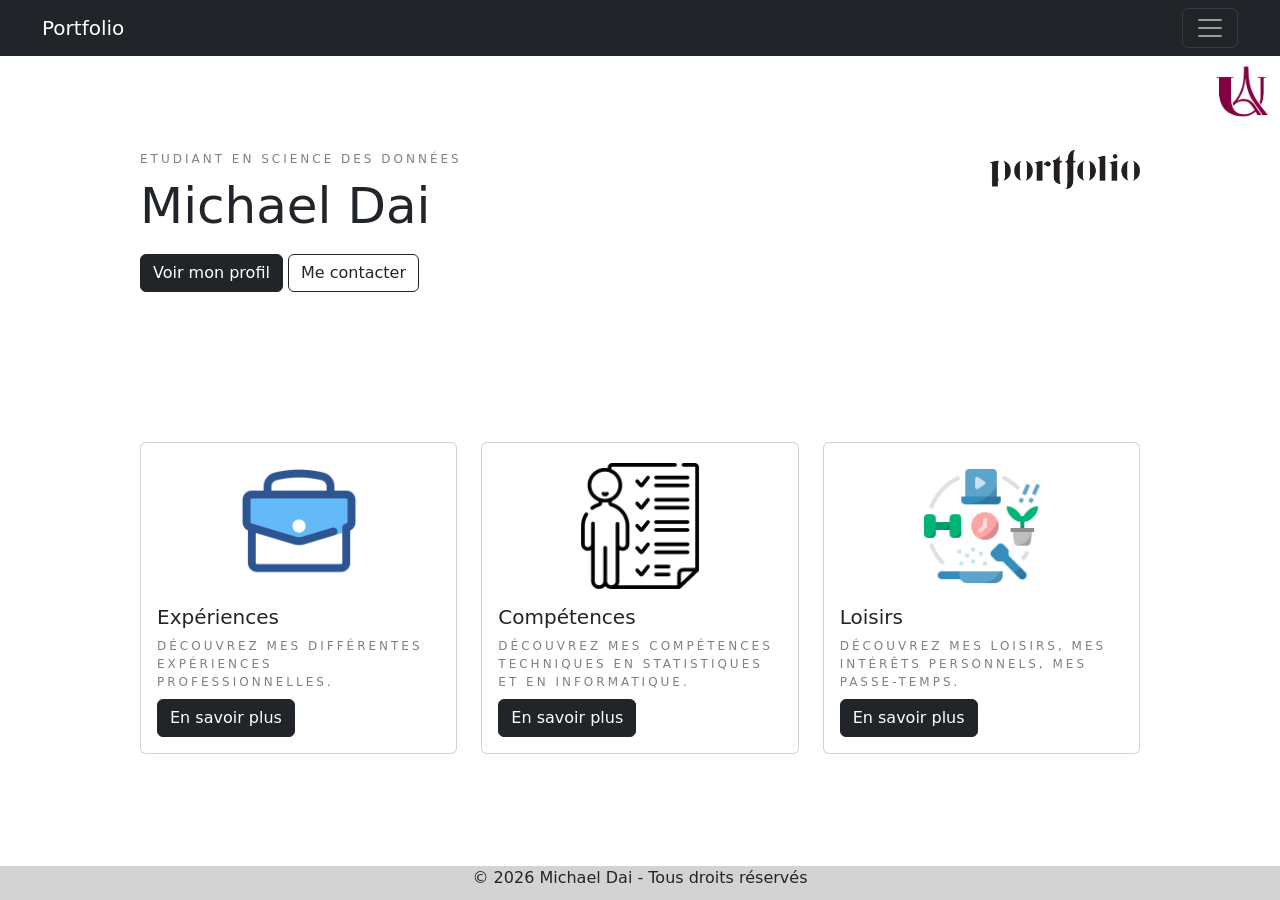
==== index.html @ 9a787aa7 "Add files via upload" ====
<!DOCTYPE html>
<html>
    <head>
        <meta charset="utf-8">
        <meta name="viewport" content="width=device-width, initial-scale=1">
        <title> Site E-Portfolio </title>
        <link href="https://cdn.jsdelivr.net/npm/bootstrap@5.3.8/dist/css/bootstrap.min.css" rel="stylesheet" integrity="sha384-sRIl4kxILFvY47J16cr9ZwB07vP4J8+LH7qKQnuqkuIAvNWLzeN8tE5YBujZqJLB" crossorigin="anonymous">
        <link rel="stylesheet" type="text/css" href="CSS/style.css">
    </head>
    <body>
        <script src="https://cdn.jsdelivr.net/npm/bootstrap@5.3.8/dist/js/bootstrap.bundle.min.js" integrity="sha384-FKyoEForCGlyvwx9Hj09JcYn3nv7wiPVlz7YYwJrWVcXK/BmnVDxM+D2scQbITxI" crossorigin="anonymous"></script>
                
        <!-- partie bootstrap navbar -->
        <nav class="navbar navbar-dark bg-dark fixed-top">
            <div class="container-fluid">
                <a class="navbar-brand" href="index.html">Portfolio</a>
                <button class="navbar-toggler" type="button" data-bs-toggle="offcanvas" data-bs-target="#offcanvasDarkNavbar" aria-controls="offcanvasDarkNavbar" aria-label="Toggle navigation">
                <span class="navbar-toggler-icon"></span>
                </button>
                <div class="offcanvas offcanvas-end text-bg-dark" tabindex="-1" id="offcanvasDarkNavbar" aria-labelledby="offcanvasDarkNavbarLabel">
                    <div class="offcanvas-header">
                        <h5 class="offcanvas-title menu" id="offcanvasDarkNavbarLabel">Menu</h5>
                        <button type="button" class="btn-close btn-close-white" data-bs-dismiss="offcanvas" aria-label="Close"></button>
                    </div>
                    <div class="offcanvas-body">
                        <ul class="navbar-nav justify-content-end flex-grow-1 pe-3">
                            <li class="nav-item"><a class="nav-link active" href="index.html">Accueil</a></li>
                            <li class="nav-item"><a class="nav-link" href="profil.html">Profil</a></li>
                            <li class="nav-item"><a class="nav-link" href="experiences.html">Expériences</a></li>
                            <li class="nav-item"><a class="nav-link" href="competences.html">Compétences</a></li>
                            <li class="nav-item"><a class="nav-link" href="loisirs.html">Loisirs</a></li>
                            <li class="nav-item"><a class="nav-link" href="contact.html">Contact</a></li>
                        </ul>
                    </div>
                </div>
            </div>
        </nav>
        <!-- fin de la partie bootstrap navbar -->


        <div class="titre">
            <p> Etudiant en Science des données </p>
            <h1> Michael Dai </h1>
            <a class="btn btn-dark" href="profil.html">Voir mon profil</a>
            <a class="btn btn-outline-dark" href="contact.html">Me contacter</a>
            <img src="Images/portfolio.png" alt="photo de profil" class="portfolio">
        </div>

        <img src="Images/upc.jpg" alt="logo paris cite" class="upc">

        <!-- partie bootstrap cartes -->
        <div class="description">
            <div class="row row-cols-1 row-cols-md-3 g-4">
                <div class="col">
                    <div class="card">
                        <img src="Images/experience.png" class="card-img-top exp" alt="expériences professionnelles">
                        <div class="card-body">
                            <h5 class="card-title">Expériences</h5>
                            <p class="card-text">Découvrez mes différentes expériences professionnelles. </p>
                            <a href="experiences.html" class="btn btn-dark">En savoir plus</a>
                        </div>
                    </div>
                </div>
                <div class="col">
                    <div class="card">
                        <img src="Images/competence.png" class="card-img-top comp" alt="compétences">
                        <div class="card-body">
                            <h5 class="card-title">Compétences</h5>
                            <p class="card-text">Découvrez mes compétences techniques en statistiques et en informatique. </p>
                            <a href="competences.html" class="btn btn-dark">En savoir plus</a>
                        </div>
                    </div>
                </div>
                <div class="col">
                    <div class="card">
                        <img src="Images/loisirs.png" class="card-img-top lois" alt="loisirs">
                        <div class="card-body">
                            <h5 class="card-title">Loisirs</h5>
                            <p class="card-text">Découvrez mes loisirs, mes intérêts personnels, mes passe-temps. </p>
                            <a href="loisirs.html" class="btn btn-dark">En savoir plus</a>
                        </div>
                    </div>
                </div>
            </div>
        </div>
        <!-- fin de la partie bootstrap cartes -->

    </body>
    <footer class="pied">
        © 2026 Michael Dai - Tous droits réservés
    </footer>
</html>
---- CSS/style.css ----
.navbar{
  padding-left: 30px;
  padding-right: 30px;
}


.titre{
  margin-top: 150px;
  margin-left: 140px;
  margin-right: 140px;
  position: relative;
}


p{
  color: gray;
  text-transform: uppercase;
  letter-spacing: 3px;
  font-size: 12px;
  margin-bottom: 8px;
}


h1{
  font-size: 50px;
  padding-bottom: 10px;
}


.portfolio{
  width: 15%;
  position: absolute;
  top: 0px;
  right: 0px;
}


.description{
  margin-top: 150px;
  margin-left: 140px;
  margin-right: 140px;
  position: relative;
}


.exp{
  width: auto;
  margin-top: 20px;
  margin-left: 30%;
  margin-right: 30%;
}


.comp{
  width: auto;
  margin-top: 20px;
  margin-left: 30%;
  margin-right: 30%;
}


.lois{
  width: auto;
  margin-top: 20px;
  margin-left: 30%;
  margin-right: 30%;
}


.pied{
  background-color: lightgray;
  width: 100%;
  text-align: center;
  position: fixed;
  bottom: 0;
  padding-bottom: 10px;
}


.presentation{
  margin-top: 40px;
}


.experiences{
  margin-top: 80px;
  margin-left: 140px;
  margin-right: 140px;
  margin-bottom: 100px;
  position: relative;
}


.telecharger{
  width: 19px;
  margin-right: 8px;
  margin-bottom: 3px;
}


.job{
  margin-bottom: 10px;
}


.monop{
  width: auto;
  margin-top: 50px;
  margin-left: 3%;
  margin-right: 3%;
  margin-bottom: 40px;

}


.more{
  margin-bottom: 10px;
}


.logo{
  width: 20%;
  height: 500px;
  margin-top: 30px;
  margin-bottom: 30px;
  margin-left: 40%;
  margin-right: 40%;
}


.fleche{
  background-color: black;
}


h5{
  color: black;
}


.carousel-inner{
  background-color: whitesmoke;
}


.menu{
  color: white;
}


.upc{
  width: 6%;
  position: absolute;
  right: 0;
  top: 6%;
}
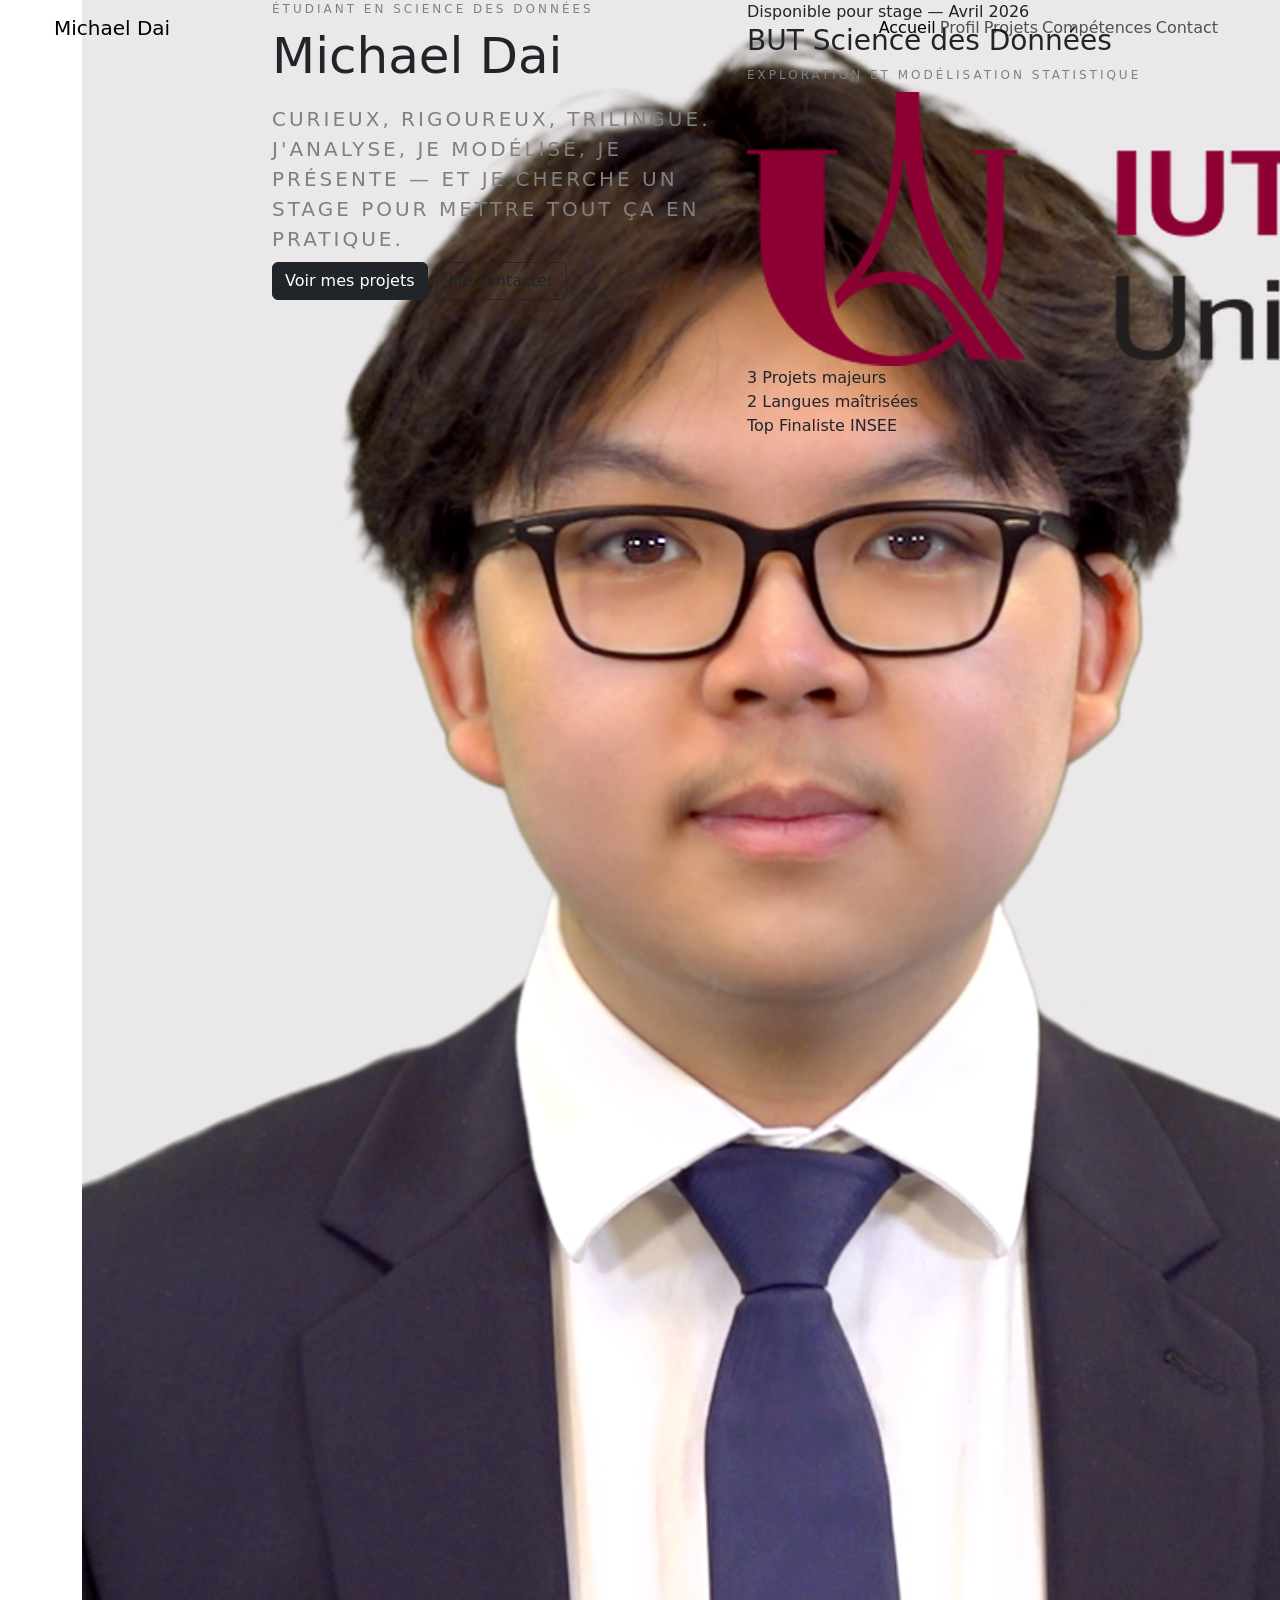
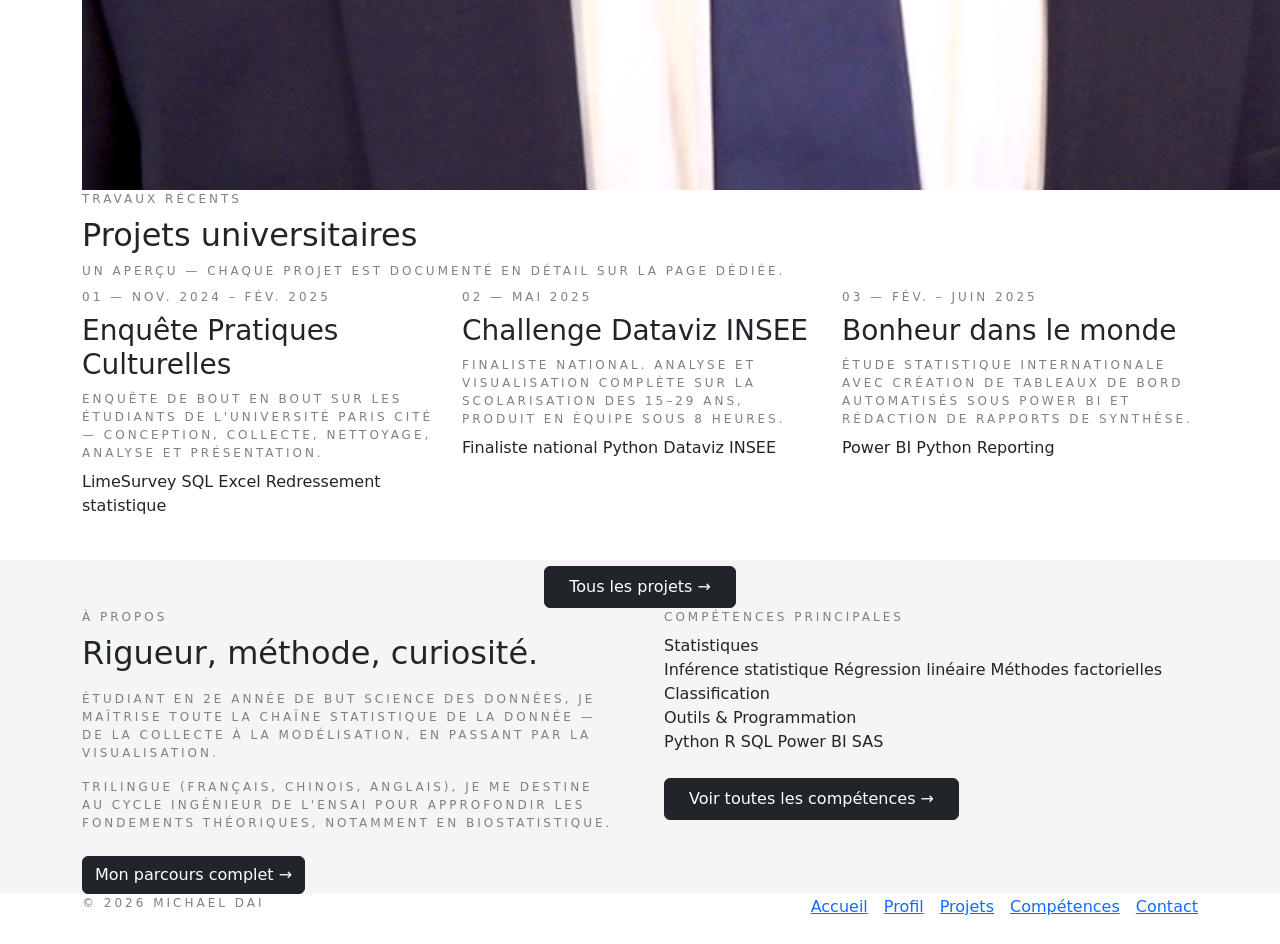
==== commit e8e621df: "Add files via upload" ====
--- a/index.html
+++ b/index.html
@@ -1,92 +1,221 @@
-<!DOCTYPE html>
-<html>
-    <head>
-        <meta charset="utf-8">
-        <meta name="viewport" content="width=device-width, initial-scale=1">
-        <title> Site E-Portfolio </title>
-        <link href="https://cdn.jsdelivr.net/npm/bootstrap@5.3.8/dist/css/bootstrap.min.css" rel="stylesheet" integrity="sha384-sRIl4kxILFvY47J16cr9ZwB07vP4J8+LH7qKQnuqkuIAvNWLzeN8tE5YBujZqJLB" crossorigin="anonymous">
-        <link rel="stylesheet" type="text/css" href="CSS/style.css">
-    </head>
-    <body>
-        <script src="https://cdn.jsdelivr.net/npm/bootstrap@5.3.8/dist/js/bootstrap.bundle.min.js" integrity="sha384-FKyoEForCGlyvwx9Hj09JcYn3nv7wiPVlz7YYwJrWVcXK/BmnVDxM+D2scQbITxI" crossorigin="anonymous"></script>
-                
-        <!-- partie bootstrap navbar -->
-        <nav class="navbar navbar-dark bg-dark fixed-top">
-            <div class="container-fluid">
-                <a class="navbar-brand" href="index.html">Portfolio</a>
-                <button class="navbar-toggler" type="button" data-bs-toggle="offcanvas" data-bs-target="#offcanvasDarkNavbar" aria-controls="offcanvasDarkNavbar" aria-label="Toggle navigation">
-                <span class="navbar-toggler-icon"></span>
-                </button>
-                <div class="offcanvas offcanvas-end text-bg-dark" tabindex="-1" id="offcanvasDarkNavbar" aria-labelledby="offcanvasDarkNavbarLabel">
-                    <div class="offcanvas-header">
-                        <h5 class="offcanvas-title menu" id="offcanvasDarkNavbarLabel">Menu</h5>
-                        <button type="button" class="btn-close btn-close-white" data-bs-dismiss="offcanvas" aria-label="Close"></button>
-                    </div>
-                    <div class="offcanvas-body">
-                        <ul class="navbar-nav justify-content-end flex-grow-1 pe-3">
-                            <li class="nav-item"><a class="nav-link active" href="index.html">Accueil</a></li>
-                            <li class="nav-item"><a class="nav-link" href="profil.html">Profil</a></li>
-                            <li class="nav-item"><a class="nav-link" href="experiences.html">Expériences</a></li>
-                            <li class="nav-item"><a class="nav-link" href="competences.html">Compétences</a></li>
-                            <li class="nav-item"><a class="nav-link" href="loisirs.html">Loisirs</a></li>
-                            <li class="nav-item"><a class="nav-link" href="contact.html">Contact</a></li>
-                        </ul>
-                    </div>
-                </div>
-            </div>
-        </nav>
-        <!-- fin de la partie bootstrap navbar -->
-
-
-        <div class="titre">
-            <p> Etudiant en Science des données </p>
-            <h1> Michael Dai </h1>
-            <a class="btn btn-dark" href="profil.html">Voir mon profil</a>
-            <a class="btn btn-outline-dark" href="contact.html">Me contacter</a>
-            <img src="Images/portfolio.png" alt="photo de profil" class="portfolio">
-        </div>
-
-        <img src="Images/upc.jpg" alt="logo paris cite" class="upc">
-
-        <!-- partie bootstrap cartes -->
-        <div class="description">
-            <div class="row row-cols-1 row-cols-md-3 g-4">
-                <div class="col">
-                    <div class="card">
-                        <img src="Images/experience.png" class="card-img-top exp" alt="expériences professionnelles">
-                        <div class="card-body">
-                            <h5 class="card-title">Expériences</h5>
-                            <p class="card-text">Découvrez mes différentes expériences professionnelles. </p>
-                            <a href="experiences.html" class="btn btn-dark">En savoir plus</a>
-                        </div>
-                    </div>
-                </div>
-                <div class="col">
-                    <div class="card">
-                        <img src="Images/competence.png" class="card-img-top comp" alt="compétences">
-                        <div class="card-body">
-                            <h5 class="card-title">Compétences</h5>
-                            <p class="card-text">Découvrez mes compétences techniques en statistiques et en informatique. </p>
-                            <a href="competences.html" class="btn btn-dark">En savoir plus</a>
-                        </div>
-                    </div>
-                </div>
-                <div class="col">
-                    <div class="card">
-                        <img src="Images/loisirs.png" class="card-img-top lois" alt="loisirs">
-                        <div class="card-body">
-                            <h5 class="card-title">Loisirs</h5>
-                            <p class="card-text">Découvrez mes loisirs, mes intérêts personnels, mes passe-temps. </p>
-                            <a href="loisirs.html" class="btn btn-dark">En savoir plus</a>
-                        </div>
-                    </div>
-                </div>
-            </div>
-        </div>
-        <!-- fin de la partie bootstrap cartes -->
-
-    </body>
-    <footer class="pied">
-        © 2026 Michael Dai - Tous droits réservés
-    </footer>
-</html>+<!DOCTYPE html>
+<html lang="fr">
+<head>
+  <meta charset="utf-8">
+  <meta name="viewport" content="width=device-width, initial-scale=1">
+  <title>Michael Dai — Data Science</title>
+  <link href="https://cdn.jsdelivr.net/npm/bootstrap@5.3.8/dist/css/bootstrap.min.css" rel="stylesheet" integrity="sha384-sRIl4kxILFvY47J16cr9ZwB07vP4J8+LH7qKQnuqkuIAvNWLzeN8tE5YBujZqJLB" crossorigin="anonymous">
+  <link rel="stylesheet" href="CSS/style.css">
+</head>
+<body>
+
+  <!-- OFFCANVAS mobile uniquement -->
+  <div class="offcanvas offcanvas-end text-bg-dark" tabindex="-1" id="mainNav" aria-labelledby="mainNavLabel">
+    <div class="offcanvas-header">
+      <h5 class="offcanvas-title" id="mainNavLabel">Menu</h5>
+      <button type="button" class="btn-close btn-close-white" data-bs-dismiss="offcanvas" aria-label="Fermer"></button>
+    </div>
+    <div class="offcanvas-body">
+      <ul class="navbar-nav flex-column gap-2">
+            <li class="nav-item"><a class="nav-link mobile-link active" href="index.html">Accueil</a></li>
+            <li class="nav-item"><a class="nav-link mobile-link" href="profil.html">Profil</a></li>
+            <li class="nav-item"><a class="nav-link mobile-link" href="projets.html">Projets</a></li>
+            <li class="nav-item"><a class="nav-link mobile-link" href="competences.html">Compétences</a></li>
+            <li class="nav-item"><a class="nav-link mobile-link" href="contact.html">Contact</a></li>
+      </ul>
+    </div>
+  </div>
+
+  <!-- NAVBAR -->
+  <nav class="navbar fixed-top">
+    <div class="container-fluid px-4">
+      <a class="navbar-brand" href="index.html">Michael Dai</a>
+
+      <!-- Liens desktop : visibles >= lg -->
+      <ul class="navbar-nav flex-row gap-1 d-none d-lg-flex ms-auto me-2">
+            <li class="nav-item"><a class="nav-link desktop-link active" href="index.html">Accueil</a></li>
+            <li class="nav-item"><a class="nav-link desktop-link" href="profil.html">Profil</a></li>
+            <li class="nav-item"><a class="nav-link desktop-link" href="projets.html">Projets</a></li>
+            <li class="nav-item"><a class="nav-link desktop-link" href="competences.html">Compétences</a></li>
+            <li class="nav-item"><a class="nav-link desktop-link" href="contact.html">Contact</a></li>
+      </ul>
+
+      <!-- Bouton hamburger : visible < lg -->
+      <button class="navbar-toggler d-lg-none" type="button" data-bs-toggle="offcanvas" data-bs-target="#mainNav" aria-controls="mainNav" aria-label="Menu">
+        <span class="navbar-toggler-icon"></span>
+      </button>
+    </div>
+  </nav>
+
+  <main class="page">
+
+    <!-- HERO -->
+    <section class="hero">
+      <div class="container">
+        <div class="row align-items-stretch g-4">
+
+          <!-- Photo -->
+          <div class="col-lg-2 col-md-3 col-photo">
+            <div class="hero-photo-wrap">
+              <img src="photo.png" alt="Michael Dai" class="hero-photo">
+            </div>
+          </div>
+
+          <!-- Texte -->
+          <div class="col-lg-5 col-md-9">
+            <p class="eyebrow">Étudiant en Science des Données</p>
+            <h1>Michael Dai</h1>
+            <p class="lead">
+              Curieux, rigoureux, trilingue. J'analyse, je modélise, je présente — et je cherche un stage pour mettre tout ça en pratique.
+            </p>
+            <div class="d-flex flex-wrap gap-2">
+              <a class="btn btn-dark" href="projets.html">Voir mes projets</a>
+              <a class="btn btn-outline-dark" href="contact.html">Me contacter</a>
+            </div>
+          </div>
+
+          <!-- Carte info -->
+          <div class="col-lg-5">
+            <div class="hero-card">
+              <div class="badge-available">Disponible pour stage — Avril 2026</div>
+              <div class="d-flex align-items-center gap-3 mb-2">
+                <div>
+                  <h3 class="mb-0">BUT Science des Données</h3>
+                </div>
+              </div>
+              <p class="mb-1">Exploration et Modélisation Statistique</p>
+              <div class="d-flex align-items-center gap-2 mt-2">
+                <img src="logo_iut.png" alt="IUT de Paris - Rives de Seine" class="hero-logo-iut">
+              </div>
+              <div class="hero-divider"></div>
+              <div class="hero-stat">
+                <div class="hero-stat-item">
+                  <span class="num">3</span>
+                  <span class="lbl">Projets majeurs</span>
+                </div>
+                <div class="hero-stat-item">
+                  <span class="num">2</span>
+                  <span class="lbl">Langues maîtrisées</span>
+                </div>
+                <div class="hero-stat-item">
+                  <span class="num">Top</span>
+                  <span class="lbl">Finaliste INSEE</span>
+                </div>
+              </div>
+            </div>
+          </div>
+
+        </div>
+      </div>
+    </section>
+
+    <!-- PROJETS RÉCENTS -->
+    <section class="section">
+      <div class="container">
+        <div class="section-header">
+          <p class="eyebrow">Travaux récents</p>
+          <h2>Projets universitaires</h2>
+          <p class="section-sub">Un aperçu — chaque projet est documenté en détail sur la page dédiée.</p>
+        </div>
+
+        <div class="row g-4">
+          <div class="col-md-6 col-lg-4">
+            <div class="project-card">
+              <p class="project-num">01 — Nov. 2024 – Fév. 2025</p>
+              <h3>Enquête Pratiques Culturelles</h3>
+              <p>Enquête de bout en bout sur les étudiants de l'Université Paris Cité — conception, collecte, nettoyage, analyse et présentation.</p>
+              <div>
+                <span class="tag">LimeSurvey</span>
+                <span class="tag">SQL</span>
+                <span class="tag">Excel</span>
+                <span class="tag">Redressement statistique</span>
+              </div>
+            </div>
+          </div>
+          <div class="col-md-6 col-lg-4">
+            <div class="project-card">
+              <p class="project-num">02 — Mai 2025</p>
+              <h3>Challenge Dataviz INSEE</h3>
+              <p>Finaliste national. Analyse et visualisation complète sur la scolarisation des 15–29 ans, produit en équipe sous 8 heures.</p>
+              <div>
+                <span class="tag highlight">Finaliste national</span>
+                <span class="tag">Python</span>
+                <span class="tag">Dataviz</span>
+                <span class="tag">INSEE</span>
+              </div>
+            </div>
+          </div>
+          <div class="col-md-6 col-lg-4">
+            <div class="project-card">
+              <p class="project-num">03 — Fév. – Juin 2025</p>
+              <h3>Bonheur dans le monde</h3>
+              <p>Étude statistique internationale avec création de tableaux de bord automatisés sous Power BI et rédaction de rapports de synthèse.</p>
+              <div>
+                <span class="tag">Power BI</span>
+                <span class="tag">Python</span>
+                <span class="tag">Reporting</span>
+              </div>
+            </div>
+          </div>
+        </div>
+
+        <div class="text-center mt-5">
+          <a class="btn btn-dark px-4 py-2" href="projets.html">Tous les projets &rarr;</a>
+        </div>
+      </div>
+    </section>
+
+    <!-- APERÇU COMPÉTENCES + PROFIL -->
+    <section class="section" style="background: #f5f5f5;">
+      <div class="container">
+        <div class="row g-5 align-items-start">
+          <div class="col-lg-6">
+            <p class="eyebrow">À propos</p>
+            <h2 style="margin-bottom: 18px;">Rigueur, méthode, curiosité.</h2>
+            <p style="margin-bottom: 16px;">Étudiant en 2e année de BUT Science des Données, je maîtrise toute la chaîne statistique de la donnée — de la collecte à la modélisation, en passant par la visualisation.</p>
+            <p style="margin-bottom: 24px;">Trilingue (français, chinois, anglais), je me destine au cycle ingénieur de l'ENSAI pour approfondir les fondements théoriques, notamment en biostatistique.</p>
+            <a class="btn btn-dark" href="profil.html">Mon parcours complet &rarr;</a>
+          </div>
+          <div class="col-lg-6">
+            <p class="eyebrow">Compétences principales</p>
+            <div class="skill-group">
+              <div class="skill-group-title">Statistiques</div>
+              <span class="skill-pill">Inférence statistique</span>
+              <span class="skill-pill">Régression linéaire</span>
+              <span class="skill-pill">Méthodes factorielles</span>
+              <span class="skill-pill">Classification</span>
+            </div>
+            <div class="skill-group">
+              <div class="skill-group-title">Outils & Programmation</div>
+              <span class="skill-pill">Python</span>
+              <span class="skill-pill">R</span>
+              <span class="skill-pill">SQL</span>
+              <span class="skill-pill">Power BI</span>
+              <span class="skill-pill">SAS</span>
+            </div>
+            <div class="mt-4">
+              <a class="btn btn-dark px-4 py-2" href="competences.html">Voir toutes les compétences &rarr;</a>
+            </div>
+          </div>
+        </div>
+      </div>
+    </section>
+
+  </main>
+
+  <footer class="footer">
+    <div class="container d-flex justify-content-between align-items-center flex-wrap gap-2">
+      <p>© 2026 Michael Dai</p>
+      <div class="d-flex gap-3">
+        <a href="index.html">Accueil</a>
+        <a href="profil.html">Profil</a>
+        <a href="projets.html">Projets</a>
+        <a href="competences.html">Compétences</a>
+        <a href="contact.html">Contact</a>
+      </div>
+    </div>
+  </footer>
+
+  <script src="https://cdn.jsdelivr.net/npm/bootstrap@5.3.8/dist/js/bootstrap.bundle.min.js" integrity="sha384-FKyoEForCGlyvwx9Hj09JcYn3nv7wiPVlz7YYwJrWVcXK/BmnVDxM+D2scQbITxI" crossorigin="anonymous"></script>
+</body>
+</html>
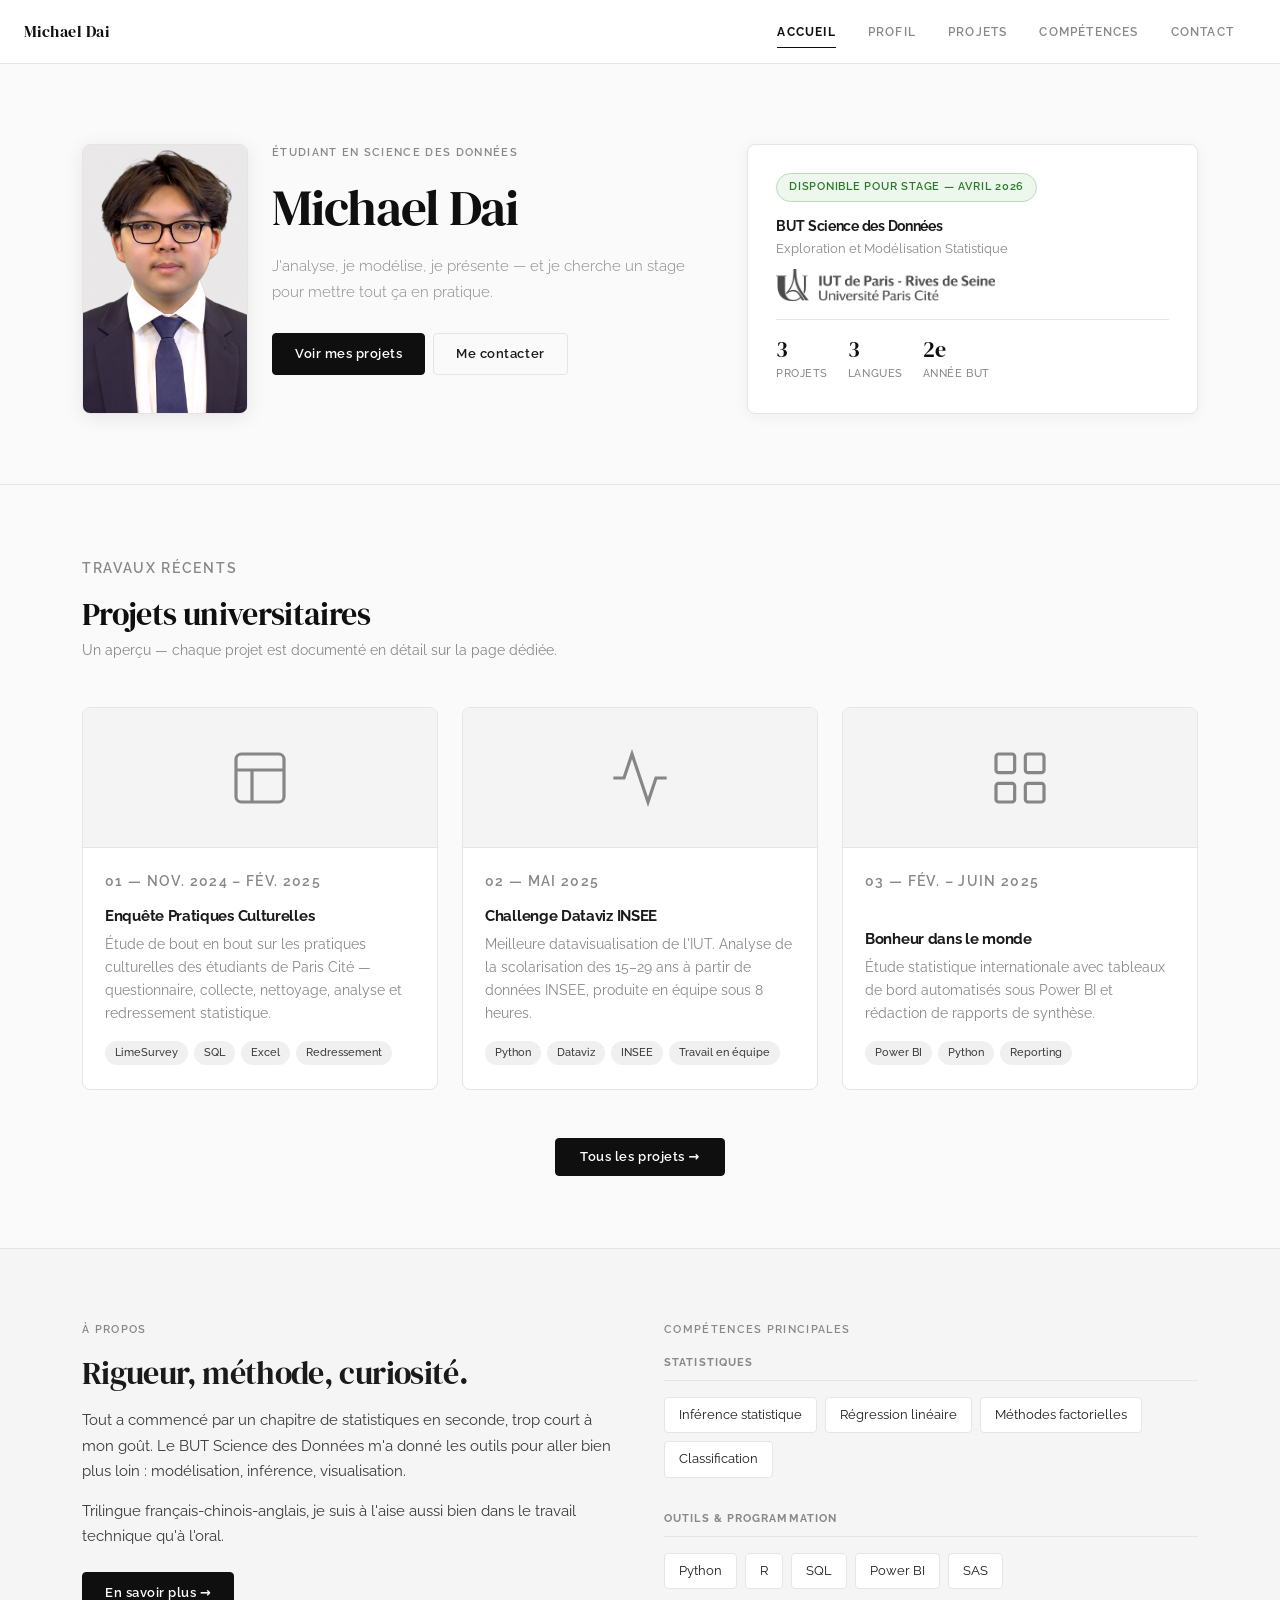
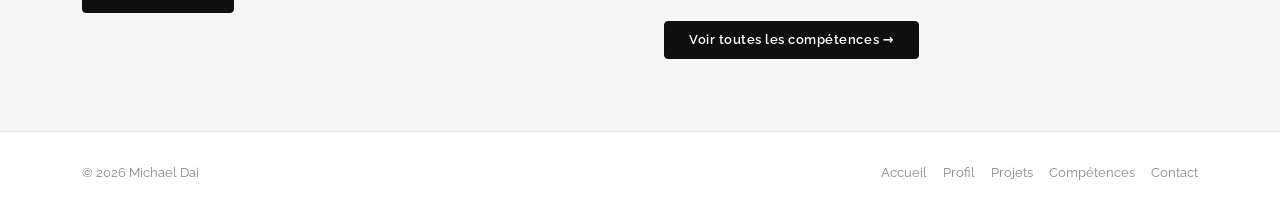
==== commit 9d4fc993: "Add files via upload" ====
--- a/index.html
+++ b/index.html
@@ -9,19 +9,19 @@
 </head>
 <body>
 
-  <!-- OFFCANVAS mobile uniquement -->
+  <!-- OFFCANVAS — mobile uniquement, directement dans body -->
   <div class="offcanvas offcanvas-end text-bg-dark" tabindex="-1" id="mainNav" aria-labelledby="mainNavLabel">
     <div class="offcanvas-header">
       <h5 class="offcanvas-title" id="mainNavLabel">Menu</h5>
       <button type="button" class="btn-close btn-close-white" data-bs-dismiss="offcanvas" aria-label="Fermer"></button>
     </div>
     <div class="offcanvas-body">
-      <ul class="navbar-nav flex-column gap-2">
-            <li class="nav-item"><a class="nav-link mobile-link active" href="index.html">Accueil</a></li>
-            <li class="nav-item"><a class="nav-link mobile-link" href="profil.html">Profil</a></li>
-            <li class="nav-item"><a class="nav-link mobile-link" href="projets.html">Projets</a></li>
-            <li class="nav-item"><a class="nav-link mobile-link" href="competences.html">Compétences</a></li>
-            <li class="nav-item"><a class="nav-link mobile-link" href="contact.html">Contact</a></li>
+      <ul class="navbar-nav flex-column gap-1">
+        <li class="nav-item"><a class="nav-link mobile-link active" href="index.html">Accueil</a></li>
+        <li class="nav-item"><a class="nav-link mobile-link" href="profil.html">Profil</a></li>
+        <li class="nav-item"><a class="nav-link mobile-link" href="projets.html">Projets</a></li>
+        <li class="nav-item"><a class="nav-link mobile-link" href="competences.html">Compétences</a></li>
+        <li class="nav-item"><a class="nav-link mobile-link" href="contact.html">Contact</a></li>
       </ul>
     </div>
   </div>
@@ -30,17 +30,15 @@
   <nav class="navbar fixed-top">
     <div class="container-fluid px-4">
       <a class="navbar-brand" href="index.html">Michael Dai</a>
-
-      <!-- Liens desktop : visibles >= lg -->
+      <!-- Liens visibles sur desktop >= lg -->
       <ul class="navbar-nav flex-row gap-1 d-none d-lg-flex ms-auto me-2">
-            <li class="nav-item"><a class="nav-link desktop-link active" href="index.html">Accueil</a></li>
-            <li class="nav-item"><a class="nav-link desktop-link" href="profil.html">Profil</a></li>
-            <li class="nav-item"><a class="nav-link desktop-link" href="projets.html">Projets</a></li>
-            <li class="nav-item"><a class="nav-link desktop-link" href="competences.html">Compétences</a></li>
-            <li class="nav-item"><a class="nav-link desktop-link" href="contact.html">Contact</a></li>
+        <li class="nav-item"><a class="nav-link desktop-link active" href="index.html">Accueil</a></li>
+        <li class="nav-item"><a class="nav-link desktop-link" href="profil.html">Profil</a></li>
+        <li class="nav-item"><a class="nav-link desktop-link" href="projets.html">Projets</a></li>
+        <li class="nav-item"><a class="nav-link desktop-link" href="competences.html">Compétences</a></li>
+        <li class="nav-item"><a class="nav-link desktop-link" href="contact.html">Contact</a></li>
       </ul>
-
-      <!-- Bouton hamburger : visible < lg -->
+      <!-- Hamburger visible sur mobile < lg -->
       <button class="navbar-toggler d-lg-none" type="button" data-bs-toggle="offcanvas" data-bs-target="#mainNav" aria-controls="mainNav" aria-label="Menu">
         <span class="navbar-toggler-icon"></span>
       </button>
@@ -49,24 +47,24 @@
 
   <main class="page">
 
-    <!-- HERO -->
+    <!-- ===== HERO ===== -->
     <section class="hero">
       <div class="container">
         <div class="row align-items-stretch g-4">
 
           <!-- Photo -->
-          <div class="col-lg-2 col-md-3 col-photo">
+          <div class="col-lg-2 col-md-3 col-photo" data-aos>
             <div class="hero-photo-wrap">
               <img src="photo.png" alt="Michael Dai" class="hero-photo">
             </div>
           </div>
 
           <!-- Texte -->
-          <div class="col-lg-5 col-md-9">
+          <div class="col-lg-5 col-md-9" data-aos data-aos-delay="100">
             <p class="eyebrow">Étudiant en Science des Données</p>
             <h1>Michael Dai</h1>
             <p class="lead">
-              Curieux, rigoureux, trilingue. J'analyse, je modélise, je présente — et je cherche un stage pour mettre tout ça en pratique.
+              J'analyse, je modélise, je présente — et je cherche un stage pour mettre tout ça en pratique.
             </p>
             <div class="d-flex flex-wrap gap-2">
               <a class="btn btn-dark" href="projets.html">Voir mes projets</a>
@@ -75,31 +73,27 @@
           </div>
 
           <!-- Carte info -->
-          <div class="col-lg-5">
+          <div class="col-lg-5" data-aos data-aos-delay="200">
             <div class="hero-card">
               <div class="badge-available">Disponible pour stage — Avril 2026</div>
-              <div class="d-flex align-items-center gap-3 mb-2">
-                <div>
-                  <h3 class="mb-0">BUT Science des Données</h3>
-                </div>
-              </div>
+              <h3>BUT Science des Données</h3>
               <p class="mb-1">Exploration et Modélisation Statistique</p>
-              <div class="d-flex align-items-center gap-2 mt-2">
+              <div class="mt-2 mb-1">
                 <img src="logo_iut.png" alt="IUT de Paris - Rives de Seine" class="hero-logo-iut">
               </div>
               <div class="hero-divider"></div>
               <div class="hero-stat">
                 <div class="hero-stat-item">
                   <span class="num">3</span>
-                  <span class="lbl">Projets majeurs</span>
+                  <span class="lbl">Projets</span>
                 </div>
                 <div class="hero-stat-item">
-                  <span class="num">2</span>
-                  <span class="lbl">Langues maîtrisées</span>
+                  <span class="num">3</span>
+                  <span class="lbl">Langues</span>
                 </div>
                 <div class="hero-stat-item">
-                  <span class="num">Top</span>
-                  <span class="lbl">Finaliste INSEE</span>
+                  <span class="num">2e</span>
+                  <span class="lbl">Année BUT</span>
                 </div>
               </div>
             </div>
@@ -109,74 +103,112 @@
       </div>
     </section>
 
-    <!-- PROJETS RÉCENTS -->
+    <!-- ===== PROJETS ===== -->
     <section class="section">
       <div class="container">
-        <div class="section-header">
+        <div class="section-header" data-aos>
           <p class="eyebrow">Travaux récents</p>
           <h2>Projets universitaires</h2>
           <p class="section-sub">Un aperçu — chaque projet est documenté en détail sur la page dédiée.</p>
         </div>
 
         <div class="row g-4">
-          <div class="col-md-6 col-lg-4">
+
+          <!-- Projet 1 -->
+          <div class="col-md-6 col-lg-4" data-aos data-aos-delay="100">
             <div class="project-card">
-              <p class="project-num">01 — Nov. 2024 – Fév. 2025</p>
-              <h3>Enquête Pratiques Culturelles</h3>
-              <p>Enquête de bout en bout sur les étudiants de l'Université Paris Cité — conception, collecte, nettoyage, analyse et présentation.</p>
-              <div>
-                <span class="tag">LimeSurvey</span>
-                <span class="tag">SQL</span>
-                <span class="tag">Excel</span>
-                <span class="tag">Redressement statistique</span>
-              </div>
-            </div>
-          </div>
-          <div class="col-md-6 col-lg-4">
+              <div class="project-card-img">
+                <!-- Icône SVG : enquête / données -->
+                <svg width="64" height="64" viewBox="0 0 24 24" fill="none" stroke="#1a1a1a" stroke-width="1.2">
+                  <rect x="3" y="3" width="18" height="18" rx="2"/>
+                  <line x1="3" y1="9" x2="21" y2="9"/>
+                  <line x1="9" y1="21" x2="9" y2="9"/>
+                </svg>
+              </div>
+              <div class="project-card-body">
+                <p class="project-num">01 — Nov. 2024 – Fév. 2025</p>
+                <h3>Enquête Pratiques Culturelles</h3>
+                <p>Étude de bout en bout sur les pratiques culturelles des étudiants de Paris Cité — questionnaire, collecte, nettoyage, analyse et redressement statistique.</p>
+                <div>
+                  <span class="tag">LimeSurvey</span>
+                  <span class="tag">SQL</span>
+                  <span class="tag">Excel</span>
+                  <span class="tag">Redressement</span>
+                </div>
+              </div>
+            </div>
+          </div>
+
+          <!-- Projet 2 -->
+          <div class="col-md-6 col-lg-4" data-aos data-aos-delay="200">
             <div class="project-card">
-              <p class="project-num">02 — Mai 2025</p>
-              <h3>Challenge Dataviz INSEE</h3>
-              <p>Finaliste national. Analyse et visualisation complète sur la scolarisation des 15–29 ans, produit en équipe sous 8 heures.</p>
-              <div>
-                <span class="tag highlight">Finaliste national</span>
-                <span class="tag">Python</span>
-                <span class="tag">Dataviz</span>
-                <span class="tag">INSEE</span>
-              </div>
-            </div>
-          </div>
-          <div class="col-md-6 col-lg-4">
+              <div class="project-card-img">
+                <!-- Icône SVG : dataviz / graphique -->
+                <svg width="64" height="64" viewBox="0 0 24 24" fill="none" stroke="#1a1a1a" stroke-width="1.2">
+                  <polyline points="22 12 18 12 15 21 9 3 6 12 2 12"/>
+                </svg>
+              </div>
+              <div class="project-card-body">
+                <p class="project-num">02 — Mai 2025</p>
+                <h3>Challenge Dataviz INSEE</h3>
+                <p>Meilleure datavisualisation de l'IUT. Analyse de la scolarisation des 15–29 ans à partir de données INSEE, produite en équipe sous 8 heures.</p>
+                <div>
+                  <span class="tag">Python</span>
+                  <span class="tag">Dataviz</span>
+                  <span class="tag">INSEE</span>
+                  <span class="tag">Travail en équipe</span>
+                </div>
+              </div>
+            </div>
+          </div>
+
+          <!-- Projet 3 -->
+          <div class="col-md-6 col-lg-4" data-aos data-aos-delay="300">
             <div class="project-card">
-              <p class="project-num">03 — Fév. – Juin 2025</p>
-              <h3>Bonheur dans le monde</h3>
-              <p>Étude statistique internationale avec création de tableaux de bord automatisés sous Power BI et rédaction de rapports de synthèse.</p>
-              <div>
-                <span class="tag">Power BI</span>
-                <span class="tag">Python</span>
-                <span class="tag">Reporting</span>
-              </div>
-            </div>
-          </div>
-        </div>
-
-        <div class="text-center mt-5">
+              <div class="project-card-img">
+                <!-- Icône SVG : dashboard / BI -->
+                <svg width="64" height="64" viewBox="0 0 24 24" fill="none" stroke="#1a1a1a" stroke-width="1.2">
+                  <rect x="3" y="3" width="7" height="7" rx="1"/>
+                  <rect x="14" y="3" width="7" height="7" rx="1"/>
+                  <rect x="3" y="14" width="7" height="7" rx="1"/>
+                  <rect x="14" y="14" width="7" height="7" rx="1"/>
+                </svg>
+              </div>
+              <div class="project-card-body">
+                <p class="project-num">03 — Fév. – Juin 2025</p>
+                <h3>Bonheur dans le monde</h3>
+                <p>Étude statistique internationale avec tableaux de bord automatisés sous Power BI et rédaction de rapports de synthèse.</p>
+                <div>
+                  <span class="tag">Power BI</span>
+                  <span class="tag">Python</span>
+                  <span class="tag">Reporting</span>
+                </div>
+              </div>
+            </div>
+          </div>
+
+        </div>
+
+        <div class="text-center mt-5" data-aos>
           <a class="btn btn-dark px-4 py-2" href="projets.html">Tous les projets &rarr;</a>
         </div>
       </div>
     </section>
 
-    <!-- APERÇU COMPÉTENCES + PROFIL -->
-    <section class="section" style="background: #f5f5f5;">
+    <!-- ===== APERÇU PROFIL + COMPÉTENCES ===== -->
+    <section class="section" style="background:#f5f5f5;">
       <div class="container">
         <div class="row g-5 align-items-start">
-          <div class="col-lg-6">
+
+          <div class="col-lg-6" data-aos>
             <p class="eyebrow">À propos</p>
-            <h2 style="margin-bottom: 18px;">Rigueur, méthode, curiosité.</h2>
-            <p style="margin-bottom: 16px;">Étudiant en 2e année de BUT Science des Données, je maîtrise toute la chaîne statistique de la donnée — de la collecte à la modélisation, en passant par la visualisation.</p>
-            <p style="margin-bottom: 24px;">Trilingue (français, chinois, anglais), je me destine au cycle ingénieur de l'ENSAI pour approfondir les fondements théoriques, notamment en biostatistique.</p>
-            <a class="btn btn-dark" href="profil.html">Mon parcours complet &rarr;</a>
-          </div>
-          <div class="col-lg-6">
+            <h2 style="margin-bottom:16px;">Rigueur, méthode, curiosité.</h2>
+            <p style="margin-bottom:14px;">Tout a commencé par un chapitre de statistiques en seconde, trop court à mon goût. Le BUT Science des Données m'a donné les outils pour aller bien plus loin : modélisation, inférence, visualisation.</p>
+            <p style="margin-bottom:22px;">Trilingue français-chinois-anglais, je suis à l'aise aussi bien dans le travail technique qu'à l'oral.</p>
+            <a class="btn btn-dark" href="profil.html">En savoir plus &rarr;</a>
+          </div>
+
+          <div class="col-lg-6" data-aos data-aos-delay="100">
             <p class="eyebrow">Compétences principales</p>
             <div class="skill-group">
               <div class="skill-group-title">Statistiques</div>
@@ -197,12 +229,14 @@
               <a class="btn btn-dark px-4 py-2" href="competences.html">Voir toutes les compétences &rarr;</a>
             </div>
           </div>
+
         </div>
       </div>
     </section>
 
   </main>
 
+  <!-- FOOTER -->
   <footer class="footer">
     <div class="container d-flex justify-content-between align-items-center flex-wrap gap-2">
       <p>© 2026 Michael Dai</p>
@@ -217,5 +251,17 @@
   </footer>
 
   <script src="https://cdn.jsdelivr.net/npm/bootstrap@5.3.8/dist/js/bootstrap.bundle.min.js" integrity="sha384-FKyoEForCGlyvwx9Hj09JcYn3nv7wiPVlz7YYwJrWVcXK/BmnVDxM+D2scQbITxI" crossorigin="anonymous"></script>
+  <script>
+    /* Animation au scroll — détecte les éléments [data-aos] dans le viewport */
+    (function() {
+      const els = document.querySelectorAll('[data-aos]');
+      const io = new IntersectionObserver(function(entries) {
+        entries.forEach(function(e) {
+          if (e.isIntersecting) { e.target.classList.add('aos-animate'); io.unobserve(e.target); }
+        });
+      }, { threshold: 0.12 });
+      els.forEach(function(el) { io.observe(el); });
+    })();
+  </script>
 </body>
 </html>
--- a/CSS/style.css
+++ b/CSS/style.css
@@ -1,156 +1,486 @@
-.navbar{
-  padding-left: 30px;
-  padding-right: 30px;
-}
-
-
-.titre{
-  margin-top: 150px;
-  margin-left: 140px;
-  margin-right: 140px;
-  position: relative;
-}
-
-
-p{
-  color: gray;
-  text-transform: uppercase;
-  letter-spacing: 3px;
-  font-size: 12px;
-  margin-bottom: 8px;
-}
-
-
-h1{
-  font-size: 50px;
-  padding-bottom: 10px;
-}
-
-
-.portfolio{
-  width: 15%;
-  position: absolute;
-  top: 0px;
-  right: 0px;
-}
-
-
-.description{
-  margin-top: 150px;
-  margin-left: 140px;
-  margin-right: 140px;
-  position: relative;
-}
-
-
-.exp{
-  width: auto;
-  margin-top: 20px;
-  margin-left: 30%;
-  margin-right: 30%;
-}
-
-
-.comp{
-  width: auto;
-  margin-top: 20px;
-  margin-left: 30%;
-  margin-right: 30%;
-}
-
-
-.lois{
-  width: auto;
-  margin-top: 20px;
-  margin-left: 30%;
-  margin-right: 30%;
-}
-
-
-.pied{
-  background-color: lightgray;
-  width: 100%;
-  text-align: center;
-  position: fixed;
-  bottom: 0;
-  padding-bottom: 10px;
-}
-
-
-.presentation{
-  margin-top: 40px;
-}
-
-
-.experiences{
-  margin-top: 80px;
-  margin-left: 140px;
-  margin-right: 140px;
-  margin-bottom: 100px;
-  position: relative;
-}
-
-
-.telecharger{
-  width: 19px;
-  margin-right: 8px;
-  margin-bottom: 3px;
-}
-
-
-.job{
-  margin-bottom: 10px;
-}
-
-
-.monop{
-  width: auto;
-  margin-top: 50px;
-  margin-left: 3%;
-  margin-right: 3%;
-  margin-bottom: 40px;
-
-}
-
-
-.more{
-  margin-bottom: 10px;
-}
-
-
-.logo{
-  width: 20%;
-  height: 500px;
-  margin-top: 30px;
-  margin-bottom: 30px;
-  margin-left: 40%;
-  margin-right: 40%;
-}
-
-
-.fleche{
-  background-color: black;
-}
-
-
-h5{
-  color: black;
-}
-
-
-.carousel-inner{
-  background-color: whitesmoke;
-}
-
-
-.menu{
-  color: white;
-}
-
-
-.upc{
-  width: 6%;
-  position: absolute;
-  right: 0;
-  top: 6%;
-}+/* ============================================================
+   MICHAEL DAI — PORTFOLIO
+   Style : sobre, professionnel, moderne
+   Polices : DM Serif Display (titres) + Raleway (corps)
+   ============================================================ */
+
+@import url('https://fonts.googleapis.com/css2?family=Raleway:ital,wght@0,300;0,400;0,500;0,600;0,700;1,400&family=DM+Serif+Display:ital@0;1&display=swap');
+
+/* ---- Variables ---- */
+:root {
+  --black:  #0f0f0f;
+  --dark:   #1a1a1a;
+  --mid:    #3a3a3a;
+  --muted:  #888888;
+  --border: #e5e5e5;
+  --bg:     #fafafa;
+  --white:  #ffffff;
+  --serif:  'DM Serif Display', Georgia, serif;
+  --sans:   'Raleway', system-ui, sans-serif;
+  --radius: 4px;
+  --trans:  0.2s ease;
+}
+
+/* ---- Reset ---- */
+*, *::before, *::after { box-sizing: border-box; margin: 0; padding: 0; }
+html { scroll-behavior: smooth; }
+body {
+  font-family: var(--sans);
+  font-size: 15px;
+  font-weight: 400;
+  line-height: 1.7;
+  color: var(--dark);
+  background: var(--bg);
+  -webkit-font-smoothing: antialiased;
+}
+
+/* ---- Typographie ---- */
+h1, h2, h3 { font-family: var(--serif); font-weight: 400; line-height: 1.2; letter-spacing: -0.02em; }
+h4, h5, h6 { font-family: var(--sans); font-weight: 600; }
+p          { color: var(--mid); }
+a          { color: inherit; text-decoration: none; }
+
+.eyebrow {
+  font-size: 11px;
+  font-weight: 600;
+  letter-spacing: 0.12em;
+  text-transform: uppercase;
+  color: var(--muted);
+  margin-bottom: 14px;
+}
+
+/* ============================================================
+   NAVBAR
+   ============================================================ */
+.navbar {
+  background: rgba(255,255,255,0.97) !important;
+  backdrop-filter: blur(16px);
+  -webkit-backdrop-filter: blur(16px);
+  border-bottom: 1px solid var(--border);
+  padding: 0;
+  height: 64px;
+}
+.navbar .container-fluid { height: 64px; align-items: center; }
+
+.navbar-brand {
+  font-family: var(--serif);
+  font-size: 16px;
+  font-weight: 400;
+  color: var(--black) !important;
+  letter-spacing: 0.03em;
+  padding: 0;
+}
+
+.desktop-link {
+  font-family: var(--sans);
+  font-size: 12px;
+  font-weight: 600;
+  letter-spacing: 0.1em;
+  text-transform: uppercase;
+  color: var(--muted) !important;
+  padding: 8px 14px !important;
+  border-radius: var(--radius);
+  transition: color var(--trans);
+  text-decoration: none;
+  position: relative;
+}
+.desktop-link::after {
+  content: '';
+  position: absolute;
+  bottom: 2px; left: 14px; right: 14px;
+  height: 1.5px;
+  background: var(--black);
+  transform: scaleX(0);
+  transition: transform var(--trans);
+  transform-origin: left;
+}
+.desktop-link:hover        { color: var(--dark) !important; }
+.desktop-link:hover::after { transform: scaleX(1); }
+.desktop-link.active       { color: var(--black) !important; font-weight: 700; }
+.desktop-link.active::after{ transform: scaleX(1); }
+
+.offcanvas.text-bg-dark { background: var(--black) !important; }
+.offcanvas-title {
+  font-family: var(--serif);
+  font-weight: 400;
+  font-size: 20px;
+  color: #fff !important;
+}
+
+.offcanvas .offcanvas-body .navbar-nav .nav-item .mobile-link {
+  font-family: var(--sans) !important;
+  font-size: 14px !important;
+  font-weight: 600 !important;
+  letter-spacing: 0.1em !important;
+  text-transform: uppercase !important;
+  color: rgba(255,255,255,0.6) !important;
+  padding: 13px 18px !important;
+  border-radius: var(--radius) !important;
+  transition: color var(--trans), background var(--trans) !important;
+  display: block !important;
+  text-decoration: none !important;
+}
+.offcanvas .offcanvas-body .navbar-nav .nav-item .mobile-link:hover,
+.offcanvas .offcanvas-body .navbar-nav .nav-item .mobile-link.active {
+  color: #fff !important;
+  background: rgba(255,255,255,0.09) !important;
+}
+
+.navbar-toggler      { border: 1px solid rgba(0,0,0,0.15); padding: 6px 10px; }
+.navbar-toggler-icon { filter: invert(0.5); }
+
+/* ============================================================
+   LAYOUT
+   ============================================================ */
+.page { padding-top: 64px; min-height: 100vh; }
+
+/* ============================================================
+   HERO
+   ============================================================ */
+.hero {
+  padding: 80px 0 70px;
+  border-bottom: 1px solid var(--border);
+}
+.hero h1 {
+  font-size: clamp(2.2rem, 4.5vw, 3.2rem);
+  margin-bottom: 16px;
+  color: var(--black);
+}
+.hero .lead {
+  font-size: 15px;
+  color: var(--muted);
+  max-width: 440px;
+  margin-bottom: 28px;
+}
+
+.hero-photo-wrap {
+  width: 100%;
+  height: 100%;
+  min-height: 240px;
+  border-radius: 8px;
+  overflow: hidden;
+  border: 1px solid var(--border);
+  box-shadow: 0 4px 20px rgba(0,0,0,0.08);
+}
+.hero-photo {
+  width: 100%;
+  height: 100%;
+  object-fit: cover;
+  object-position: center top;
+  display: block;
+}
+.col-photo { display: flex; align-items: stretch; }
+
+.hero-card {
+  background: var(--white);
+  border: 1px solid var(--border);
+  border-radius: 8px;
+  padding: 28px;
+  box-shadow: 0 2px 16px rgba(0,0,0,0.05);
+  height: 100%;
+}
+.badge-available {
+  display: inline-block;
+  font-size: 11px; font-weight: 600;
+  letter-spacing: 0.07em; text-transform: uppercase;
+  color: #2a7a2a; background: #edf7ed;
+  border: 1px solid #b8dbb8;
+  border-radius: 20px; padding: 4px 12px; margin-bottom: 16px;
+}
+.hero-card h3 {
+  font-family: var(--sans); font-size: 14px; font-weight: 700;
+  color: var(--dark); margin-bottom: 4px;
+}
+.hero-card p  { font-size: 13px; color: var(--muted); }
+.hero-divider { height: 1px; background: var(--border); margin: 18px 0; }
+.hero-stat    { display: flex; gap: 20px; flex-wrap: wrap; }
+.hero-stat-item .num {
+  font-family: var(--serif); font-size: 22px;
+  color: var(--black); display: block; line-height: 1;
+}
+.hero-stat-item .lbl {
+  font-size: 11px; color: var(--muted);
+  font-weight: 500; letter-spacing: 0.05em; text-transform: uppercase;
+}
+.hero-logo-iut {
+  height: 32px; width: auto; object-fit: contain;
+  filter: brightness(0) saturate(100%); opacity: 0.7;
+}
+
+/* ============================================================
+   BOUTONS
+   ============================================================ */
+.btn {
+  font-family: var(--sans); font-size: 13px; font-weight: 600;
+  padding: 10px 22px; border-radius: var(--radius);
+  transition: all var(--trans); letter-spacing: 0.04em;
+}
+.btn-dark { background: var(--black); border-color: var(--black); color: var(--white) !important; }
+.btn-dark:hover { background: var(--mid); border-color: var(--mid); transform: translateY(-1px); }
+.btn-outline-dark { border-color: var(--border); color: var(--dark) !important; background: transparent; }
+.btn-outline-dark:hover { background: var(--black); border-color: var(--black); color: var(--white) !important; }
+.btn-white { background: var(--white); color: var(--dark) !important; border: none; font-weight: 700; }
+.btn-white:hover { background: #e8e8e8; }
+
+/* ============================================================
+   SECTIONS
+   ============================================================ */
+.section            { padding: 72px 0; border-bottom: 1px solid var(--border); }
+.section:last-child { border-bottom: none; }
+.section-header     { margin-bottom: 44px; }
+.section-header h2  { font-size: clamp(1.5rem, 3vw, 2rem); color: var(--black); margin-bottom: 6px; }
+.section-header p   { font-size: 14px; color: var(--muted); }
+.section-sub        { font-size: 14px; color: var(--muted); margin-top: 4px; }
+
+.page-header { padding: 64px 0 48px; border-bottom: 1px solid var(--border); }
+.page-header h1 { font-size: clamp(1.8rem, 4vw, 2.6rem); color: var(--black); margin-bottom: 10px; }
+
+/* ============================================================
+   CARTES PROJETS — homepage
+   ============================================================ */
+.project-card {
+  background: var(--white);
+  border: 1px solid var(--border);
+  border-radius: 8px;
+  padding: 0;
+  height: 100%;
+  overflow: hidden;
+  transition: box-shadow var(--trans), transform var(--trans);
+  display: flex;
+  flex-direction: column;
+}
+.project-card:hover { box-shadow: 0 8px 28px rgba(0,0,0,0.10); transform: translateY(-4px); }
+
+.project-card-img {
+  width: 100%; height: 140px;
+  display: flex; align-items: center; justify-content: center;
+  background: #f4f4f4;
+  border-bottom: 1px solid var(--border);
+}
+.project-card-img svg { opacity: 0.5; }
+
+.project-card-body { padding: 22px; flex: 1; display: flex; flex-direction: column; }
+
+.project-num {
+  font-size: 11px; font-weight: 600;
+  letter-spacing: 0.1em; text-transform: uppercase;
+  color: var(--muted); margin-bottom: 8px;
+}
+.project-card h3 {
+  font-family: var(--sans); font-size: 15px; font-weight: 700;
+  color: var(--dark); margin-bottom: 8px;
+}
+.project-card p { font-size: 13.5px; color: var(--muted); margin-bottom: 14px; flex: 1; }
+
+/* Tags */
+.tag {
+  display: inline-block; font-size: 11px; font-weight: 500;
+  padding: 3px 10px; background: #f0f0f0;
+  border-radius: 20px; color: var(--mid); margin: 2px 2px 2px 0;
+}
+.tag.highlight { background: var(--dark); color: var(--white); }
+
+/* ============================================================
+   PROJETS DÉTAILLÉS — projets.html
+   ============================================================ */
+.project-full {
+  background: var(--white);
+  border: 1px solid var(--border);
+  border-radius: 8px;
+  overflow: hidden;
+  margin-bottom: 28px;
+  transition: box-shadow var(--trans);
+}
+.project-full:hover { box-shadow: 0 6px 24px rgba(0,0,0,0.08); }
+
+.project-full-body { padding: 32px; }
+
+.project-meta { display: flex; align-items: center; gap: 12px; flex-wrap: wrap; margin-bottom: 14px; }
+.project-period {
+  font-size: 11px; font-weight: 600;
+  letter-spacing: 0.08em; text-transform: uppercase; color: var(--muted);
+}
+.project-full h2 {
+  font-family: var(--sans); font-size: 18px; font-weight: 700;
+  color: var(--dark); margin-bottom: 10px;
+}
+.project-full .desc { font-size: 14px; color: var(--mid); margin-bottom: 18px; }
+.detail-list { list-style: none; padding: 0; margin: 0 0 20px 0; }
+.detail-list li {
+  font-size: 13.5px; color: var(--mid);
+  padding: 7px 0; border-bottom: 1px solid var(--border);
+  display: flex; align-items: flex-start; gap: 10px;
+}
+.detail-list li:last-child { border-bottom: none; }
+.detail-list li::before { content: '—'; color: var(--muted); flex-shrink: 0; }
+
+/* ============================================================
+   COMPÉTENCES
+   ============================================================ */
+.skill-group       { margin-bottom: 28px; }
+.skill-group-title {
+  font-size: 11px; font-weight: 700;
+  letter-spacing: 0.1em; text-transform: uppercase;
+  color: var(--muted); margin-bottom: 12px;
+  padding-bottom: 8px; border-bottom: 1px solid var(--border);
+}
+.skill-pill {
+  display: inline-block; font-size: 13px;
+  padding: 6px 14px; border: 1px solid var(--border);
+  border-radius: var(--radius); color: var(--dark);
+  margin: 4px 4px 4px 0; background: var(--white);
+  transition: all var(--trans); cursor: default;
+}
+.skill-pill:hover { border-color: var(--dark); background: var(--dark); color: var(--white); }
+
+/* ============================================================
+   TIMELINE
+   ============================================================ */
+.timeline { position: relative; }
+.timeline::before {
+  content: ''; position: absolute;
+  left: 0; top: 6px; bottom: 0; width: 1px; background: var(--border);
+}
+.timeline-item { padding-left: 28px; padding-bottom: 36px; position: relative; }
+.timeline-item:last-child { padding-bottom: 0; }
+.timeline-dot {
+  position: absolute; left: -4px; top: 6px;
+  width: 9px; height: 9px; border-radius: 50%;
+  background: var(--dark); border: 2px solid var(--bg);
+  box-shadow: 0 0 0 1px var(--dark);
+}
+.timeline-date  { font-size: 11px; font-weight: 600; letter-spacing: 0.08em; text-transform: uppercase; color: var(--muted); margin-bottom: 6px; }
+.timeline-title { font-family: var(--sans); font-size: 15px; font-weight: 700; color: var(--dark); margin-bottom: 2px; }
+.timeline-sub   { font-size: 13px; color: var(--muted); margin-bottom: 8px; }
+.timeline-body  { font-size: 13.5px; color: var(--mid); }
+
+.mention-badge {
+  display: inline-block; font-size: 11px; font-weight: 600;
+  padding: 2px 10px; background: #fef9ec; border: 1px solid #f0d980;
+  border-radius: 20px; color: #8a6d00; margin-left: 8px; vertical-align: middle;
+}
+
+/* ============================================================
+   LANGUES
+   ============================================================ */
+.lang-item {
+  display: flex; align-items: center; justify-content: space-between;
+  padding: 10px 0; border-bottom: 1px solid var(--border); font-size: 13.5px;
+}
+.lang-item:last-child { border-bottom: none; }
+.lang-name  { font-weight: 700; color: var(--dark); }
+.lang-level { color: var(--muted); }
+
+/* ============================================================
+   INTÉRÊTS
+   ============================================================ */
+.interest-item {
+  display: flex; align-items: flex-start; gap: 14px;
+  padding: 16px 0; border-bottom: 1px solid var(--border);
+}
+.interest-item:last-child { border-bottom: none; }
+.interest-icon {
+  width: 36px; height: 36px; background: #f0f0f0;
+  border-radius: 50%; display: flex; align-items: center;
+  justify-content: center; font-size: 16px; flex-shrink: 0;
+}
+.interest-title { font-size: 14px; font-weight: 700; color: var(--dark); margin-bottom: 2px; }
+.interest-desc  { font-size: 13px; color: var(--muted); margin: 0; }
+
+/* ============================================================
+   PROFIL
+   ============================================================ */
+.about-intro {
+  font-family: var(--serif);
+  font-size: clamp(1.1rem, 2.2vw, 1.3rem);
+  color: var(--dark); line-height: 1.55; margin-bottom: 18px;
+}
+
+/* ============================================================
+   CV + LIENS
+   ============================================================ */
+.cv-block {
+  background: var(--dark); border-radius: 8px; padding: 26px 30px;
+  display: flex; align-items: center;
+  justify-content: space-between; gap: 20px; flex-wrap: wrap;
+}
+.cv-block h3 { font-family: var(--sans); font-size: 15px; font-weight: 700; color: var(--white); margin-bottom: 4px; }
+.cv-block p  { font-size: 13px; color: rgba(255,255,255,0.55); margin: 0; }
+
+.social-link {
+  display: flex; align-items: center; gap: 10px;
+  padding: 12px 16px; border: 1px solid var(--border);
+  border-radius: var(--radius); font-size: 13.5px; font-weight: 500;
+  color: var(--dark); background: var(--white); transition: all var(--trans);
+}
+.social-link:hover { border-color: var(--dark); background: var(--black); color: var(--white) !important; }
+
+/* ============================================================
+   CONTACT
+   ============================================================ */
+.form-label {
+  font-size: 11px; font-weight: 700;
+  letter-spacing: 0.07em; text-transform: uppercase;
+  color: var(--muted); margin-bottom: 6px;
+}
+.form-control, .form-select {
+  font-family: var(--sans); font-size: 14px;
+  border: 1px solid var(--border); border-radius: var(--radius);
+  background: var(--white); color: var(--dark); padding: 10px 14px;
+  transition: border-color var(--trans), box-shadow var(--trans);
+}
+.form-control:focus, .form-select:focus {
+  border-color: var(--dark); box-shadow: 0 0 0 3px rgba(0,0,0,0.06); outline: none;
+}
+textarea.form-control { resize: vertical; min-height: 120px; }
+
+.contact-info-item {
+  display: flex; align-items: flex-start; gap: 16px;
+  padding: 16px 0; border-bottom: 1px solid var(--border);
+}
+.contact-info-item:last-child { border-bottom: none; }
+.contact-icon {
+  width: 36px; height: 36px; background: #f0f0f0;
+  border-radius: 50%; display: flex; align-items: center;
+  justify-content: center; flex-shrink: 0;
+}
+.contact-info-label {
+  font-size: 11px; font-weight: 700; letter-spacing: 0.08em;
+  text-transform: uppercase; color: var(--muted); margin-bottom: 3px;
+}
+.contact-info-value { font-size: 14px; color: var(--dark); font-weight: 500; }
+.contact-info-value a { color: var(--dark); text-decoration: underline; text-decoration-color: var(--border); text-underline-offset: 3px; transition: text-decoration-color var(--trans); }
+.contact-info-value a:hover { text-decoration-color: var(--dark); }
+
+/* ============================================================
+   FOOTER
+   ============================================================ */
+.footer { padding: 30px 0; border-top: 1px solid var(--border); background: var(--white); }
+.footer p { font-size: 13px; color: var(--muted); margin: 0; }
+.footer a { color: var(--muted); font-size: 13px; transition: color var(--trans); }
+.footer a:hover { color: var(--dark); }
+
+/* ============================================================
+   ANIMATIONS AU SCROLL
+   ============================================================ */
+[data-aos] { opacity: 0; transform: translateY(22px); transition: opacity 0.55s ease, transform 0.55s ease; }
+[data-aos].aos-animate { opacity: 1; transform: translateY(0); }
+[data-aos][data-aos-delay="100"] { transition-delay: 0.1s; }
+[data-aos][data-aos-delay="200"] { transition-delay: 0.2s; }
+[data-aos][data-aos-delay="300"] { transition-delay: 0.3s; }
+[data-aos][data-aos-delay="400"] { transition-delay: 0.4s; }
+
+/* ============================================================
+   RESPONSIVE
+   ============================================================ */
+@media (max-width: 991px) {
+  .hero-photo-wrap { min-height: 200px; height: 200px; width: 140px; }
+  .col-photo { justify-content: center; }
+}
+@media (max-width: 767px) {
+  .hero { padding: 50px 0 40px; }
+  .section { padding: 50px 0; }
+  .page-header { padding: 44px 0 32px; }
+  .cv-block { flex-direction: column; align-items: flex-start; }
+  .hero-photo-wrap { width: 100%; height: 220px; min-height: 220px; }
+}
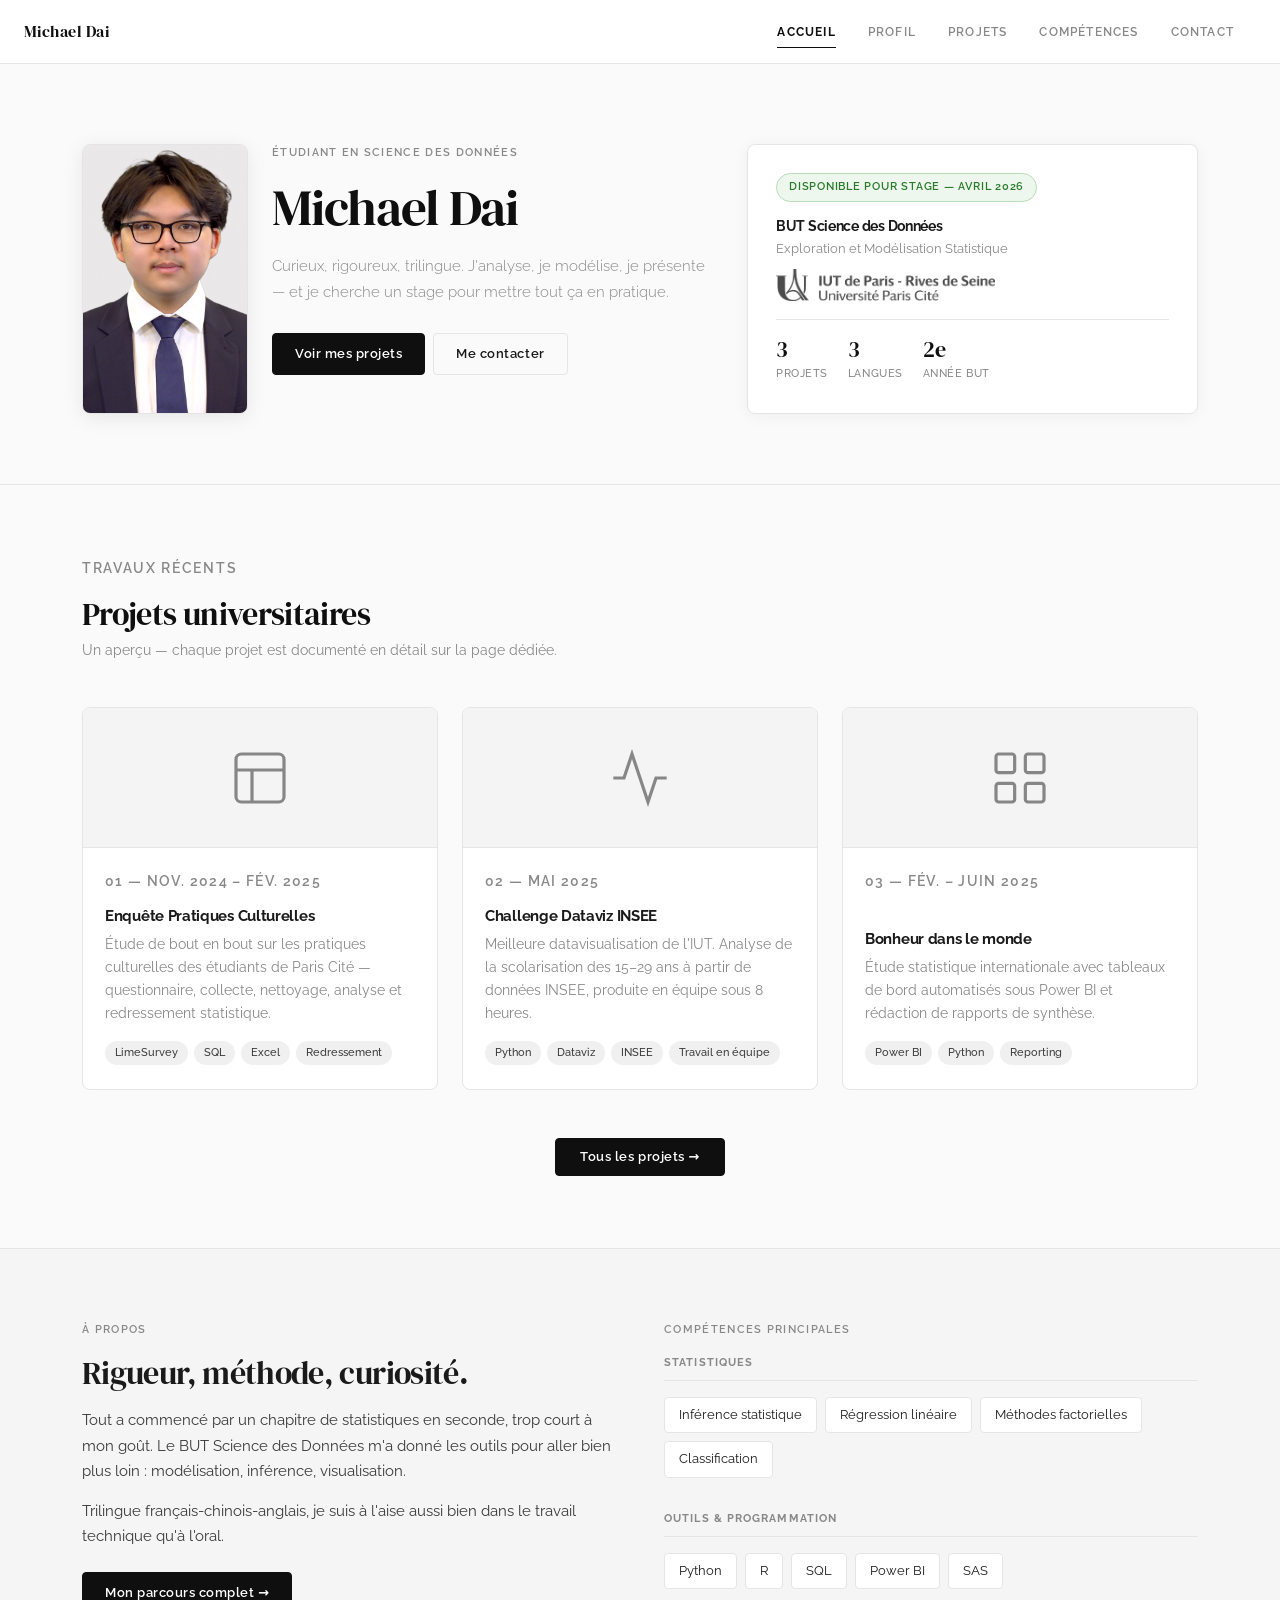
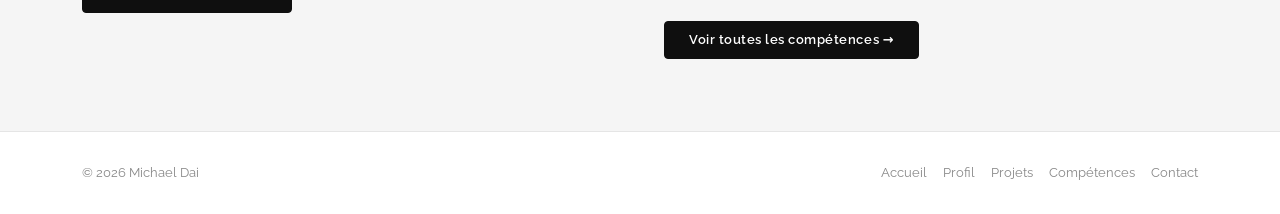
==== commit 85048387: "Update index.html" ====
--- a/index.html
+++ b/index.html
@@ -64,7 +64,7 @@
             <p class="eyebrow">Étudiant en Science des Données</p>
             <h1>Michael Dai</h1>
             <p class="lead">
-              J'analyse, je modélise, je présente — et je cherche un stage pour mettre tout ça en pratique.
+              Curieux, rigoureux, trilingue. J'analyse, je modélise, je présente — et je cherche un stage pour mettre tout ça en pratique.
             </p>
             <div class="d-flex flex-wrap gap-2">
               <a class="btn btn-dark" href="projets.html">Voir mes projets</a>
@@ -205,7 +205,7 @@
             <h2 style="margin-bottom:16px;">Rigueur, méthode, curiosité.</h2>
             <p style="margin-bottom:14px;">Tout a commencé par un chapitre de statistiques en seconde, trop court à mon goût. Le BUT Science des Données m'a donné les outils pour aller bien plus loin : modélisation, inférence, visualisation.</p>
             <p style="margin-bottom:22px;">Trilingue français-chinois-anglais, je suis à l'aise aussi bien dans le travail technique qu'à l'oral.</p>
-            <a class="btn btn-dark" href="profil.html">En savoir plus &rarr;</a>
+            <a class="btn btn-dark" href="profil.html">Mon parcours complet &rarr;</a>
           </div>
 
           <div class="col-lg-6" data-aos data-aos-delay="100">
--- a/CSS/style.css
+++ b/CSS/style.css
@@ -1,9 +1,3 @@
-/* ============================================================
-   MICHAEL DAI — PORTFOLIO
-   Style : sobre, professionnel, moderne
-   Polices : DM Serif Display (titres) + Raleway (corps)
-   ============================================================ */
-
 @import url('https://fonts.googleapis.com/css2?family=Raleway:ital,wght@0,300;0,400;0,500;0,600;0,700;1,400&family=DM+Serif+Display:ital@0;1&display=swap');
 
 /* ---- Variables ---- */
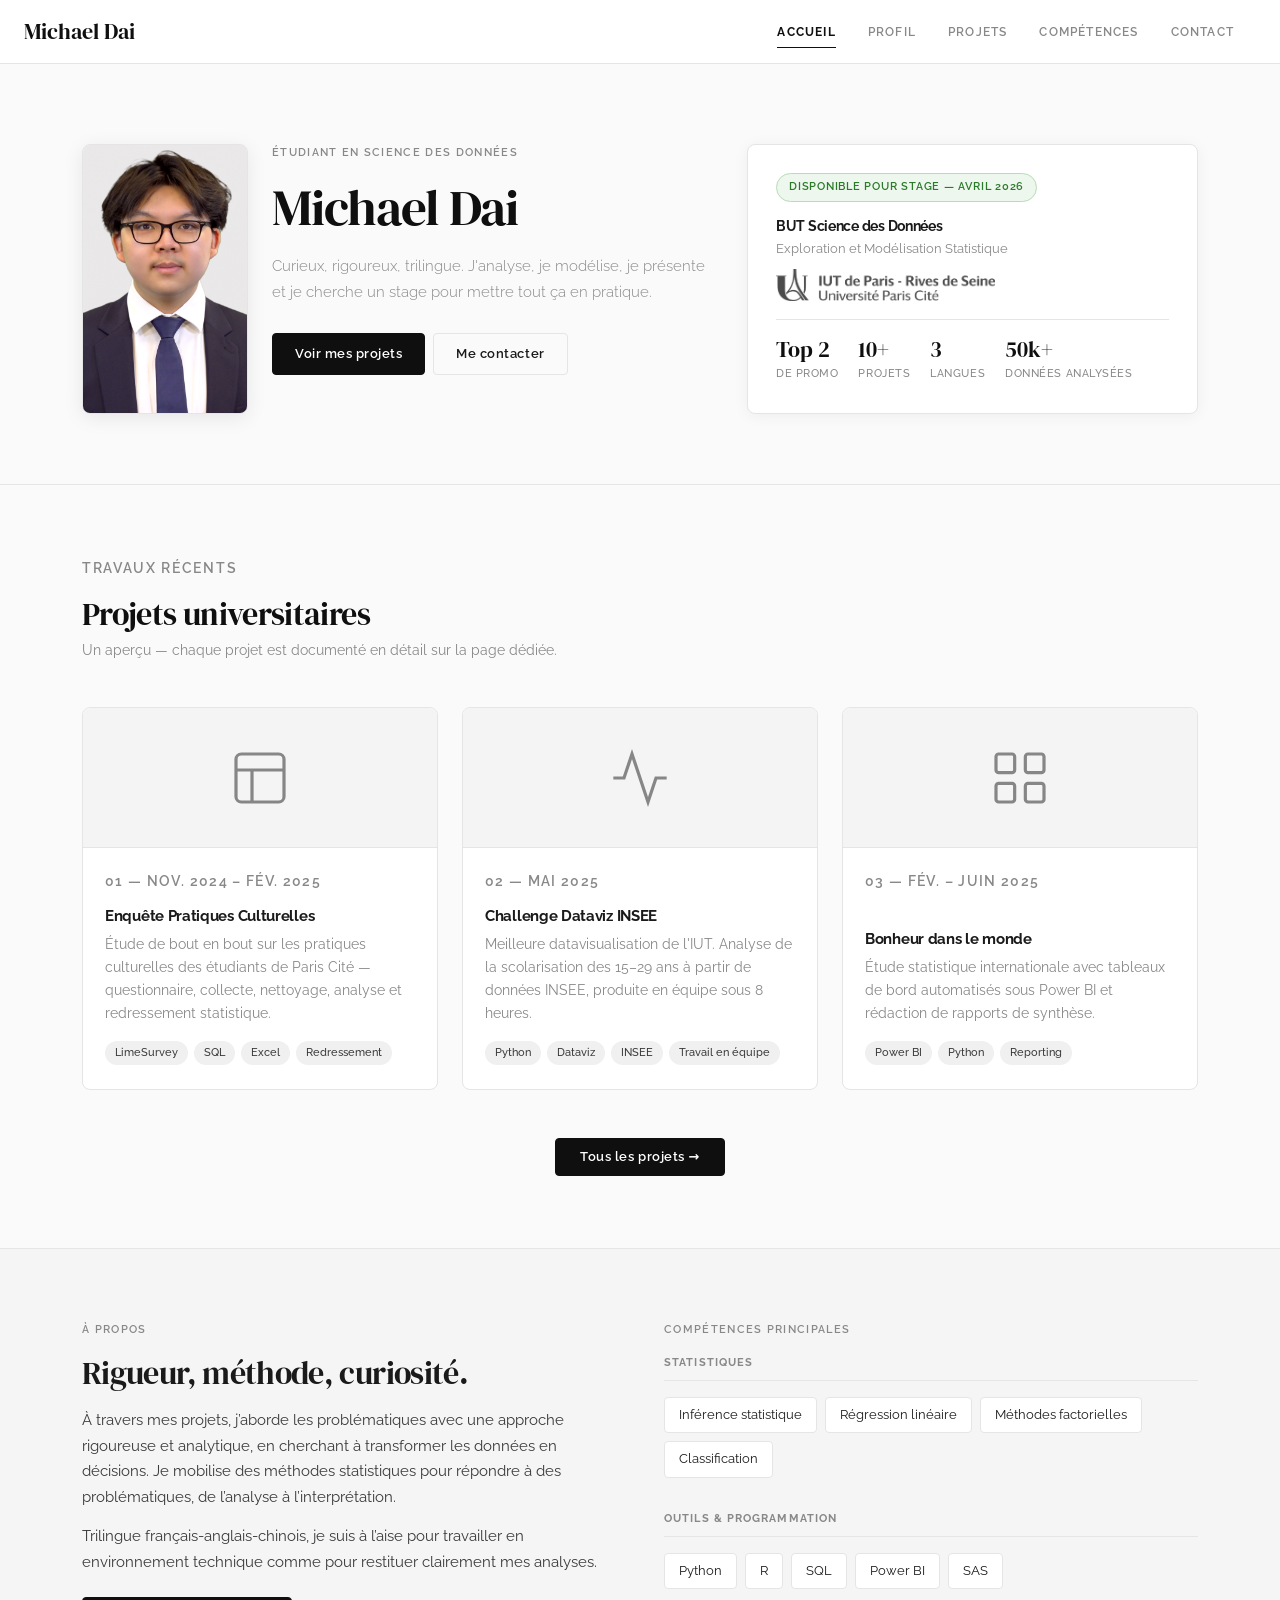
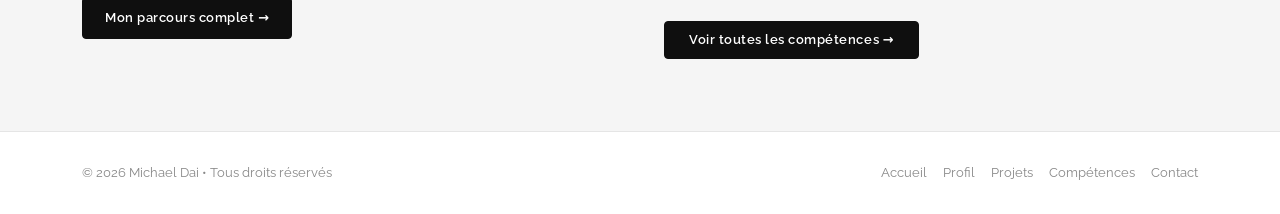
==== commit 529c939a: "Update index.html" ====
--- a/index.html
+++ b/index.html
@@ -64,7 +64,7 @@
             <p class="eyebrow">Étudiant en Science des Données</p>
             <h1>Michael Dai</h1>
             <p class="lead">
-              Curieux, rigoureux, trilingue. J'analyse, je modélise, je présente — et je cherche un stage pour mettre tout ça en pratique.
+              Curieux, rigoureux, trilingue. J'analyse, je modélise, je présente et je cherche un stage pour mettre tout ça en pratique.
             </p>
             <div class="d-flex flex-wrap gap-2">
               <a class="btn btn-dark" href="projets.html">Voir mes projets</a>
@@ -84,7 +84,11 @@
               <div class="hero-divider"></div>
               <div class="hero-stat">
                 <div class="hero-stat-item">
-                  <span class="num">3</span>
+                  <span class="num">Top 2</span>
+                  <span class="lbl">De Promo</span>
+                </div>
+                <div class="hero-stat-item">
+                  <span class="num">10+</span>
                   <span class="lbl">Projets</span>
                 </div>
                 <div class="hero-stat-item">
@@ -92,8 +96,8 @@
                   <span class="lbl">Langues</span>
                 </div>
                 <div class="hero-stat-item">
-                  <span class="num">2e</span>
-                  <span class="lbl">Année BUT</span>
+                  <span class="num">50k+</span>
+                  <span class="lbl">Données analysées</span>
                 </div>
               </div>
             </div>
@@ -203,8 +207,8 @@
           <div class="col-lg-6" data-aos>
             <p class="eyebrow">À propos</p>
             <h2 style="margin-bottom:16px;">Rigueur, méthode, curiosité.</h2>
-            <p style="margin-bottom:14px;">Tout a commencé par un chapitre de statistiques en seconde, trop court à mon goût. Le BUT Science des Données m'a donné les outils pour aller bien plus loin : modélisation, inférence, visualisation.</p>
-            <p style="margin-bottom:22px;">Trilingue français-chinois-anglais, je suis à l'aise aussi bien dans le travail technique qu'à l'oral.</p>
+            <p style="margin-bottom:14px;">À travers mes projets, j’aborde les problématiques avec une approche rigoureuse et analytique, en cherchant à transformer les données en décisions. Je mobilise des méthodes statistiques pour répondre à des problématiques, de l’analyse à l’interprétation.</p>
+            <p style="margin-bottom:22px;">Trilingue français-anglais-chinois, je suis à l’aise pour travailler en environnement technique comme pour restituer clairement mes analyses.</p>
             <a class="btn btn-dark" href="profil.html">Mon parcours complet &rarr;</a>
           </div>
 
@@ -239,7 +243,7 @@
   <!-- FOOTER -->
   <footer class="footer">
     <div class="container d-flex justify-content-between align-items-center flex-wrap gap-2">
-      <p>© 2026 Michael Dai</p>
+      <p>© 2026 Michael Dai • Tous droits réservés</p>
       <div class="d-flex gap-3">
         <a href="index.html">Accueil</a>
         <a href="profil.html">Profil</a>
--- a/CSS/style.css
+++ b/CSS/style.css
@@ -58,10 +58,9 @@
 
 .navbar-brand {
   font-family: var(--serif);
-  font-size: 16px;
+  font-size: 22px;
   font-weight: 400;
   color: var(--black) !important;
-  letter-spacing: 0.03em;
   padding: 0;
 }
 
